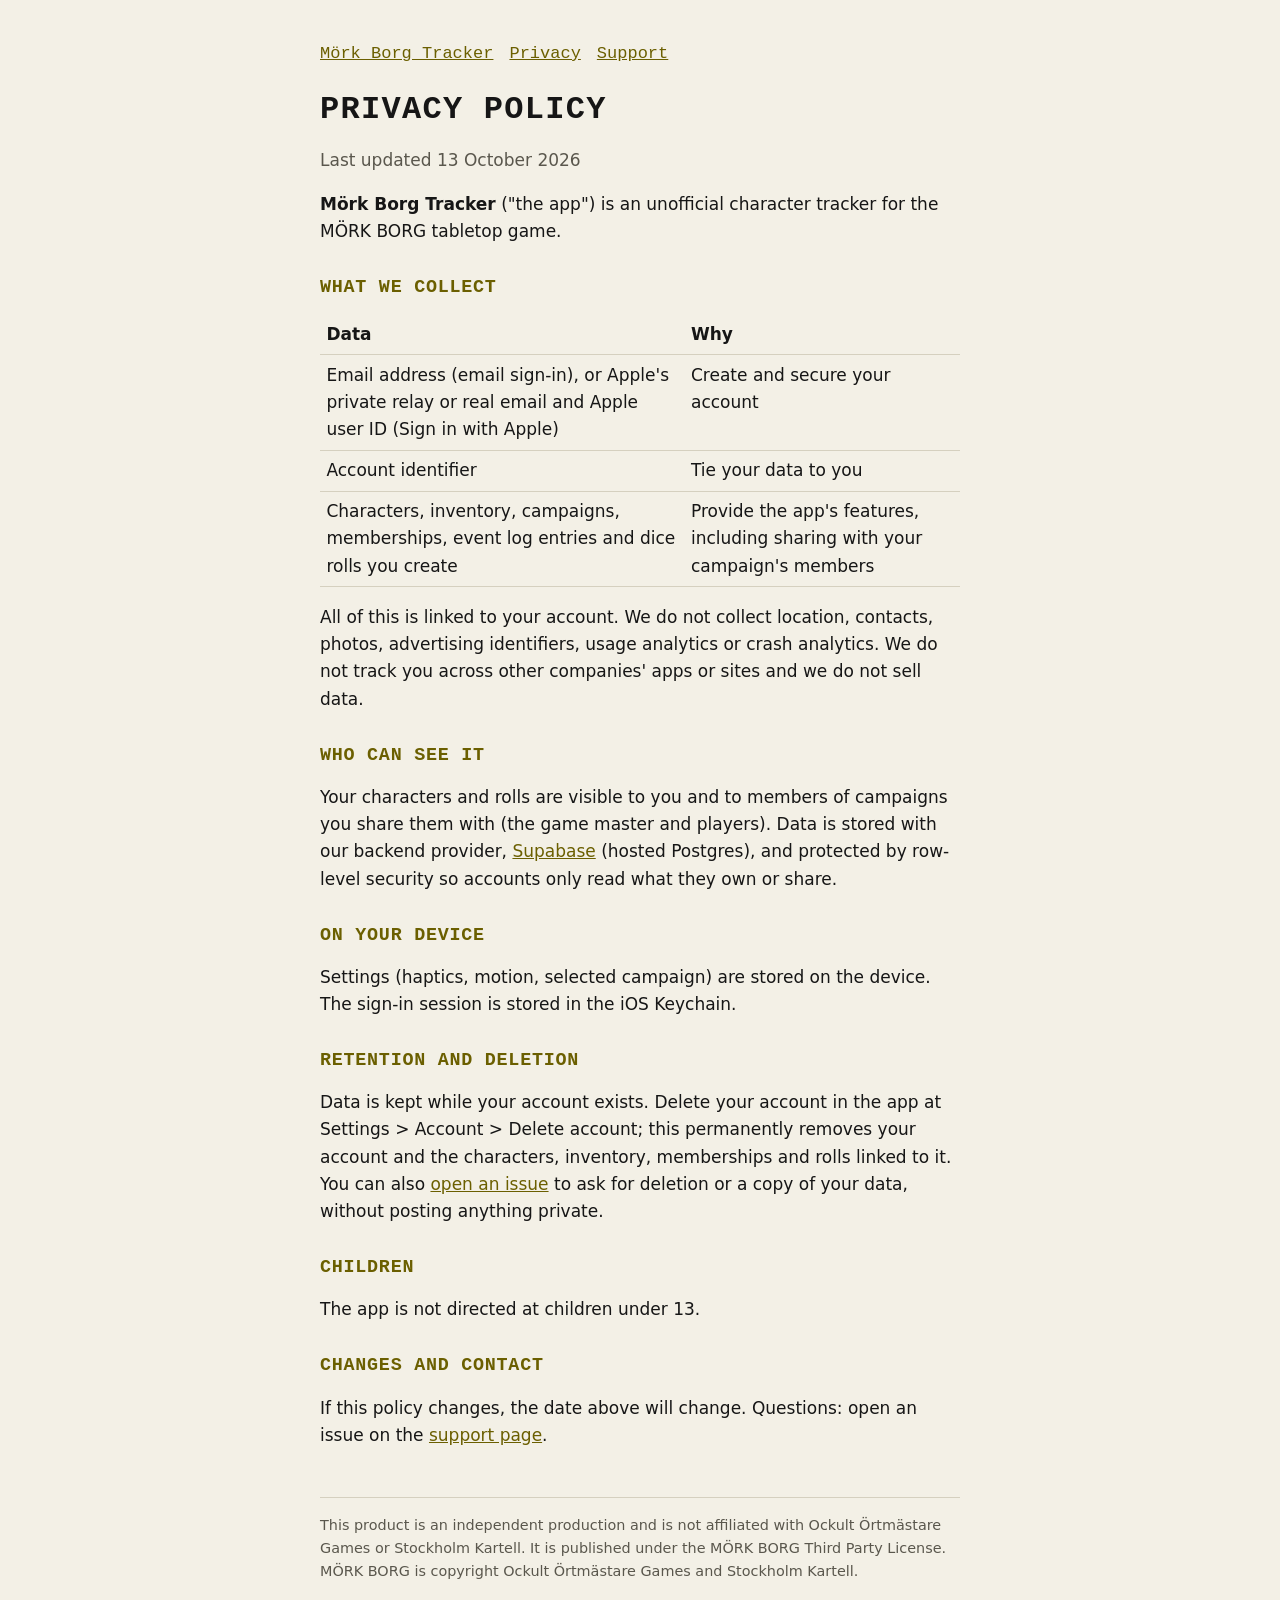
==== privacy/index.html @ 6ca92a02 "Mörk Borg Tracker website: landing, privacy policy, support" ====
<!doctype html><html lang="en"><head><meta charset="utf-8"><meta name="viewport" content="width=device-width,initial-scale=1"><title>Privacy Policy – Mörk Borg Tracker</title><meta name="description" content="What data Mörk Borg Tracker collects and who can see it."><link rel="stylesheet" href="../style.css"></head><body><main>
<nav><a href="../">Mörk Borg Tracker</a><a href="../privacy/">Privacy</a><a href="../support/">Support</a></nav>
<h1>Privacy Policy</h1>
<p class="muted">Last updated 13 October 2026</p>
<p><b>Mörk Borg Tracker</b> ("the app") is an unofficial character tracker for the MÖRK BORG tabletop game.</p>
<h2>What we collect</h2>
<table><tr><th>Data</th><th>Why</th></tr>
<tr><td>Email address (email sign-in), or Apple's private relay or real email and Apple user ID (Sign in with Apple)</td><td>Create and secure your account</td></tr>
<tr><td>Account identifier</td><td>Tie your data to you</td></tr>
<tr><td>Characters, inventory, campaigns, memberships, event log entries and dice rolls you create</td><td>Provide the app's features, including sharing with your campaign's members</td></tr></table>
<p>All of this is linked to your account. We do not collect location, contacts, photos, advertising identifiers, usage analytics or crash analytics. We do not track you across other companies' apps or sites and we do not sell data.</p>
<h2>Who can see it</h2>
<p>Your characters and rolls are visible to you and to members of campaigns you share them with (the game master and players). Data is stored with our backend provider, <a href="https://supabase.com/privacy">Supabase</a> (hosted Postgres), and protected by row-level security so accounts only read what they own or share.</p>
<h2>On your device</h2>
<p>Settings (haptics, motion, selected campaign) are stored on the device. The sign-in session is stored in the iOS Keychain.</p>
<h2>Retention and deletion</h2>
<p>Data is kept while your account exists. Delete your account in the app at Settings &gt; Account &gt; Delete account; this permanently removes your account and the characters, inventory, memberships and rolls linked to it. You can also <a href="https://github.com/borkur/morkborg-site/issues/new">open an issue</a> to ask for deletion or a copy of your data, without posting anything private.</p>
<h2>Children</h2>
<p>The app is not directed at children under 13.</p>
<h2>Changes and contact</h2>
<p>If this policy changes, the date above will change. Questions: open an issue on the <a href="https://github.com/borkur/morkborg-site/issues">support page</a>.</p>
<footer>This product is an independent production and is not affiliated with Ockult Örtmästare Games or Stockholm Kartell. It is published under the MÖRK BORG Third Party License. MÖRK BORG is copyright Ockult Örtmästare Games and Stockholm Kartell.</footer></main></body></html>
---- style.css ----
:root{--bg:#0B0B0B;--fg:#EDEAE0;--muted:#A19D90;--accent:#FFE600;--line:#2B2B2B}
@media (prefers-color-scheme:light){:root{--bg:#F3F0E6;--fg:#161616;--muted:#5A574D;--accent:#6B5F00;--line:#D5D0BF}}
*{box-sizing:border-box}body{margin:0;background:var(--bg);color:var(--fg);font:17px/1.6 -apple-system,system-ui,sans-serif}
main{max-width:42rem;margin:0 auto;padding:2.5rem 1rem 4rem}
h1,h2{font-family:ui-monospace,"SF Mono",Menlo,monospace;text-transform:uppercase;letter-spacing:.04em;line-height:1.2}h1{font-size:2rem;margin:.5rem 0}h2{margin-top:2rem;color:var(--accent);font-size:1.15rem}
a{color:var(--accent)}.muted{color:var(--muted)}nav{display:flex;gap:1rem;flex-wrap:wrap;margin-bottom:1.5rem;font-family:ui-monospace,"SF Mono",Menlo,monospace}
footer{margin-top:3rem;padding-top:1rem;border-top:1px solid var(--line);color:var(--muted);font-size:.9rem}
table{border-collapse:collapse;width:100%}td,th{border-bottom:1px solid var(--line);padding:.4rem;text-align:left;vertical-align:top}
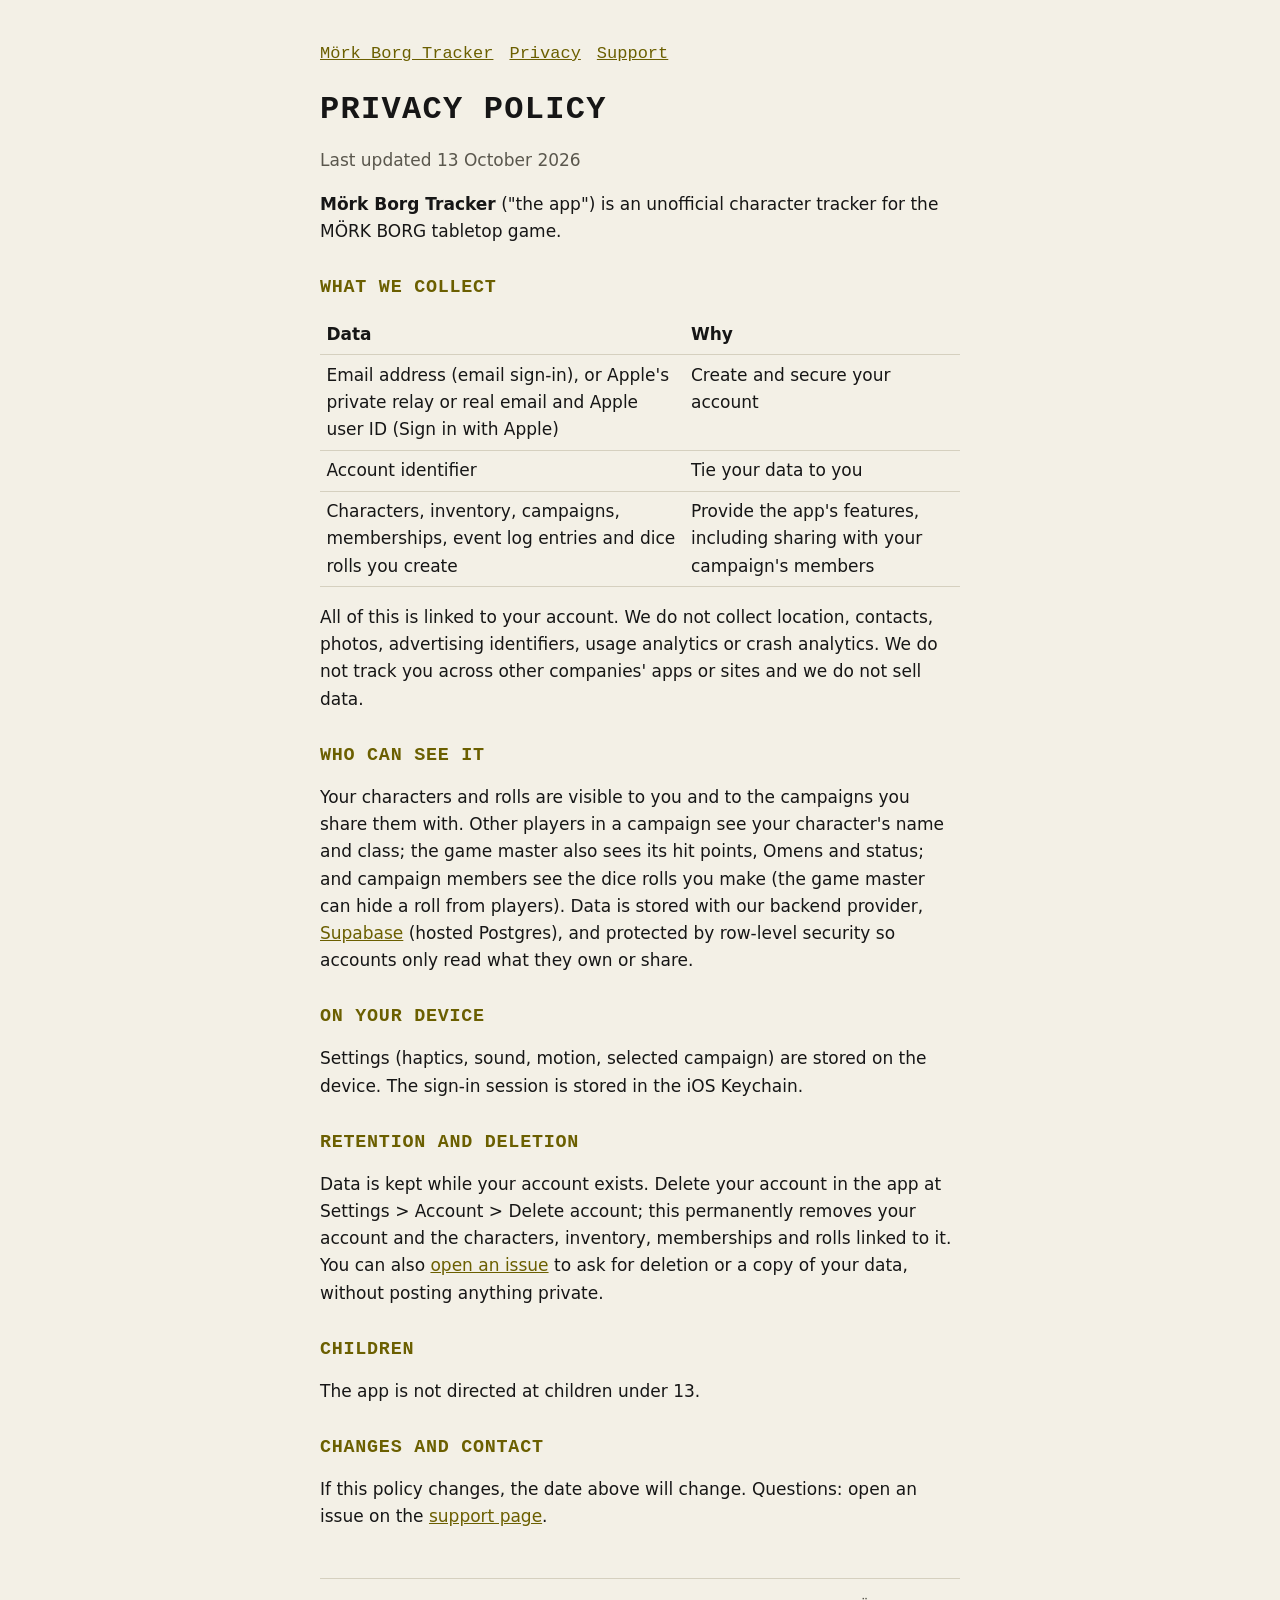
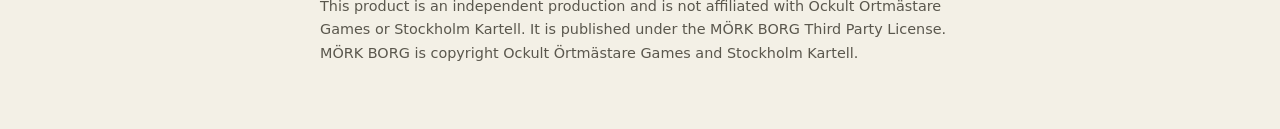
==== commit d4665c6b: "Privacy: who sees what in a campaign; sound setting stored on device Co-Authored-By: Claude Sonnet 5" ====
--- a/privacy/index.html
+++ b/privacy/index.html
@@ -10,9 +10,9 @@
 <tr><td>Characters, inventory, campaigns, memberships, event log entries and dice rolls you create</td><td>Provide the app's features, including sharing with your campaign's members</td></tr></table>
 <p>All of this is linked to your account. We do not collect location, contacts, photos, advertising identifiers, usage analytics or crash analytics. We do not track you across other companies' apps or sites and we do not sell data.</p>
 <h2>Who can see it</h2>
-<p>Your characters and rolls are visible to you and to members of campaigns you share them with (the game master and players). Data is stored with our backend provider, <a href="https://supabase.com/privacy">Supabase</a> (hosted Postgres), and protected by row-level security so accounts only read what they own or share.</p>
+<p>Your characters and rolls are visible to you and to the campaigns you share them with. Other players in a campaign see your character's name and class; the game master also sees its hit points, Omens and status; and campaign members see the dice rolls you make (the game master can hide a roll from players). Data is stored with our backend provider, <a href="https://supabase.com/privacy">Supabase</a> (hosted Postgres), and protected by row-level security so accounts only read what they own or share.</p>
 <h2>On your device</h2>
-<p>Settings (haptics, motion, selected campaign) are stored on the device. The sign-in session is stored in the iOS Keychain.</p>
+<p>Settings (haptics, sound, motion, selected campaign) are stored on the device. The sign-in session is stored in the iOS Keychain.</p>
 <h2>Retention and deletion</h2>
 <p>Data is kept while your account exists. Delete your account in the app at Settings &gt; Account &gt; Delete account; this permanently removes your account and the characters, inventory, memberships and rolls linked to it. You can also <a href="https://github.com/borkur/morkborg-site/issues/new">open an issue</a> to ask for deletion or a copy of your data, without posting anything private.</p>
 <h2>Children</h2>
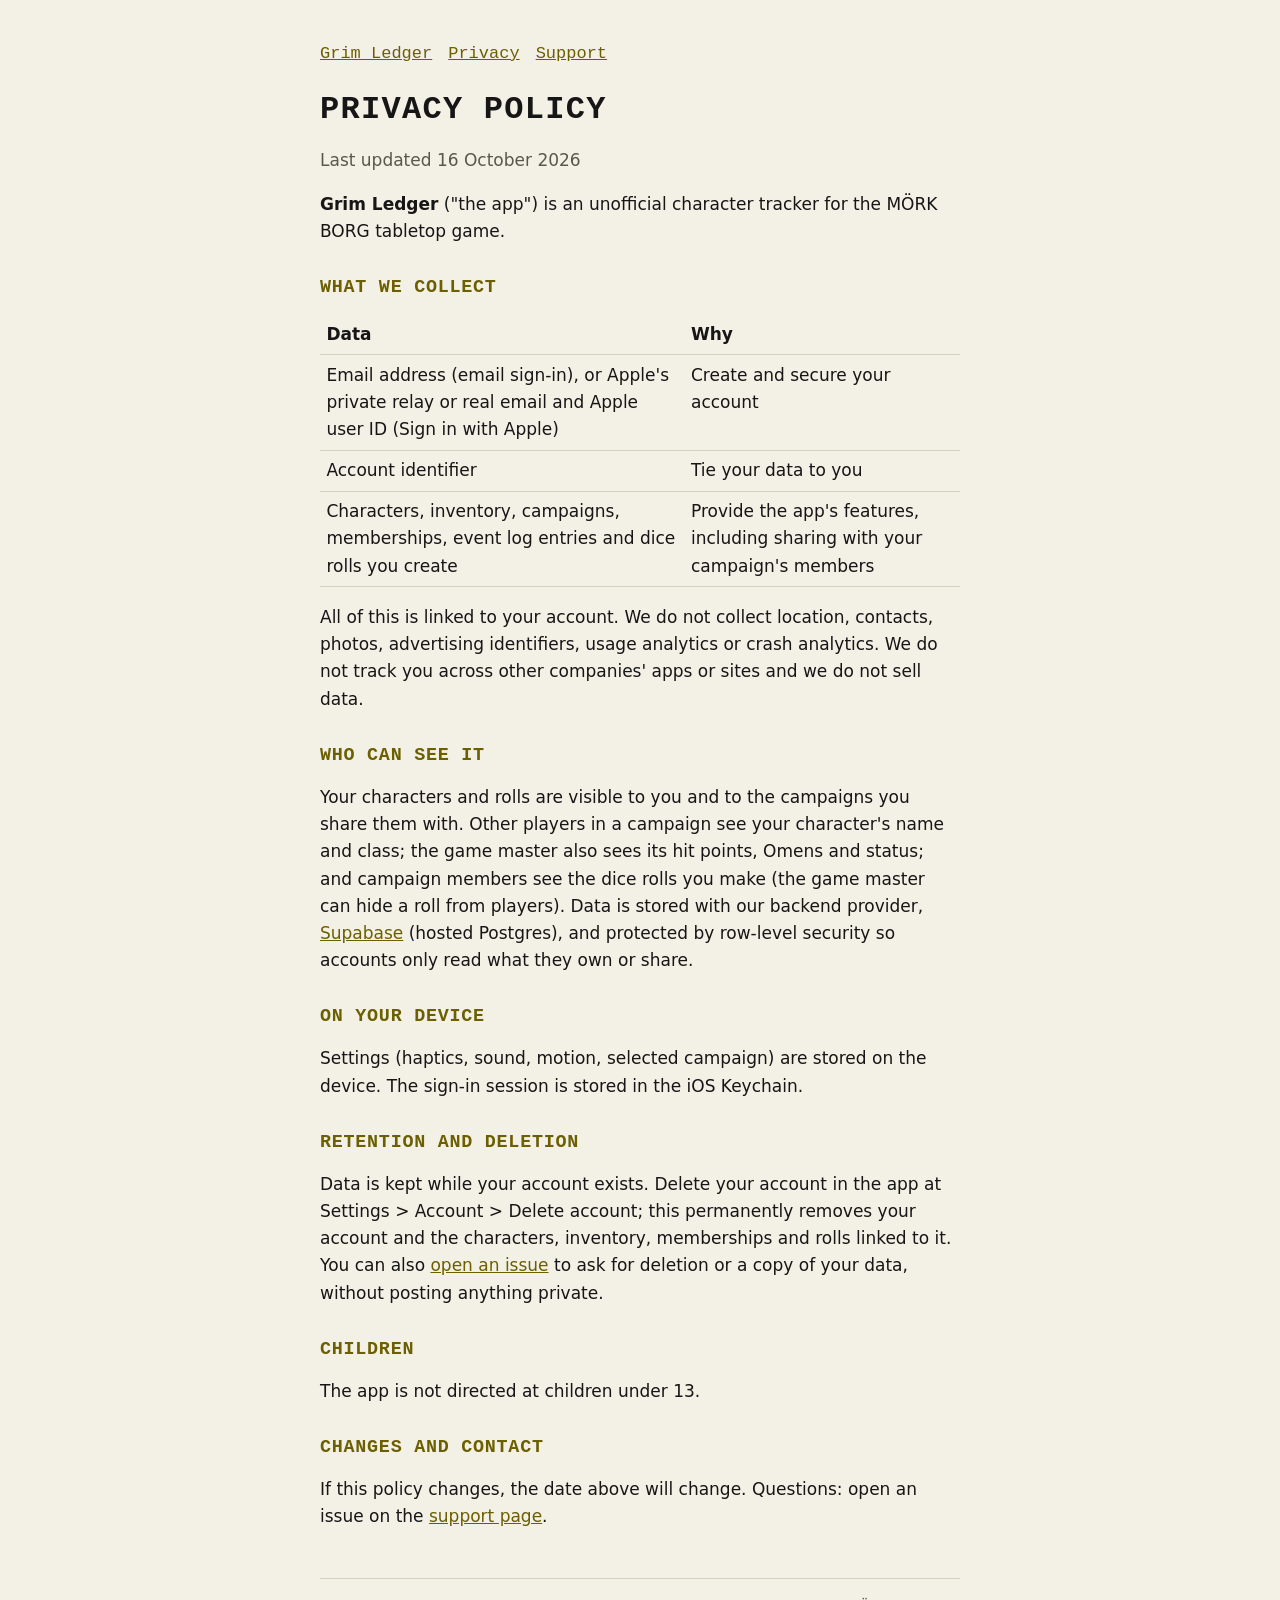
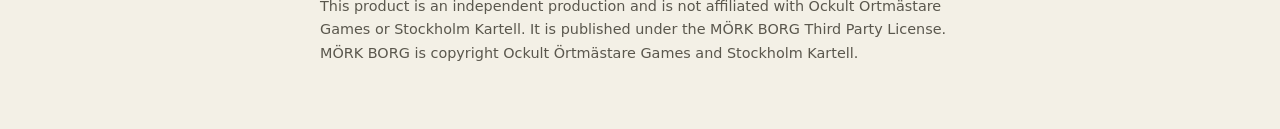
==== commit 3f13425b: "Rename the app to Grim Ledger Co-Authored-By: Claude Sonnet 5.5 <noreply@anthropic.com>" ====
--- a/privacy/index.html
+++ b/privacy/index.html
@@ -1,8 +1,8 @@
-<!doctype html><html lang="en"><head><meta charset="utf-8"><meta name="viewport" content="width=device-width,initial-scale=1"><title>Privacy Policy – Mörk Borg Tracker</title><meta name="description" content="What data Mörk Borg Tracker collects and who can see it."><link rel="stylesheet" href="../style.css"></head><body><main>
-<nav><a href="../">Mörk Borg Tracker</a><a href="../privacy/">Privacy</a><a href="../support/">Support</a></nav>
+<!doctype html><html lang="en"><head><meta charset="utf-8"><meta name="viewport" content="width=device-width,initial-scale=1"><title>Privacy Policy – Grim Ledger</title><meta name="description" content="What data Grim Ledger collects and who can see it."><link rel="stylesheet" href="../style.css"></head><body><main>
+<nav><a href="../">Grim Ledger</a><a href="../privacy/">Privacy</a><a href="../support/">Support</a></nav>
 <h1>Privacy Policy</h1>
-<p class="muted">Last updated 13 October 2026</p>
-<p><b>Mörk Borg Tracker</b> ("the app") is an unofficial character tracker for the MÖRK BORG tabletop game.</p>
+<p class="muted">Last updated 16 October 2026</p>
+<p><b>Grim Ledger</b> ("the app") is an unofficial character tracker for the MÖRK BORG tabletop game.</p>
 <h2>What we collect</h2>
 <table><tr><th>Data</th><th>Why</th></tr>
 <tr><td>Email address (email sign-in), or Apple's private relay or real email and Apple user ID (Sign in with Apple)</td><td>Create and secure your account</td></tr>
